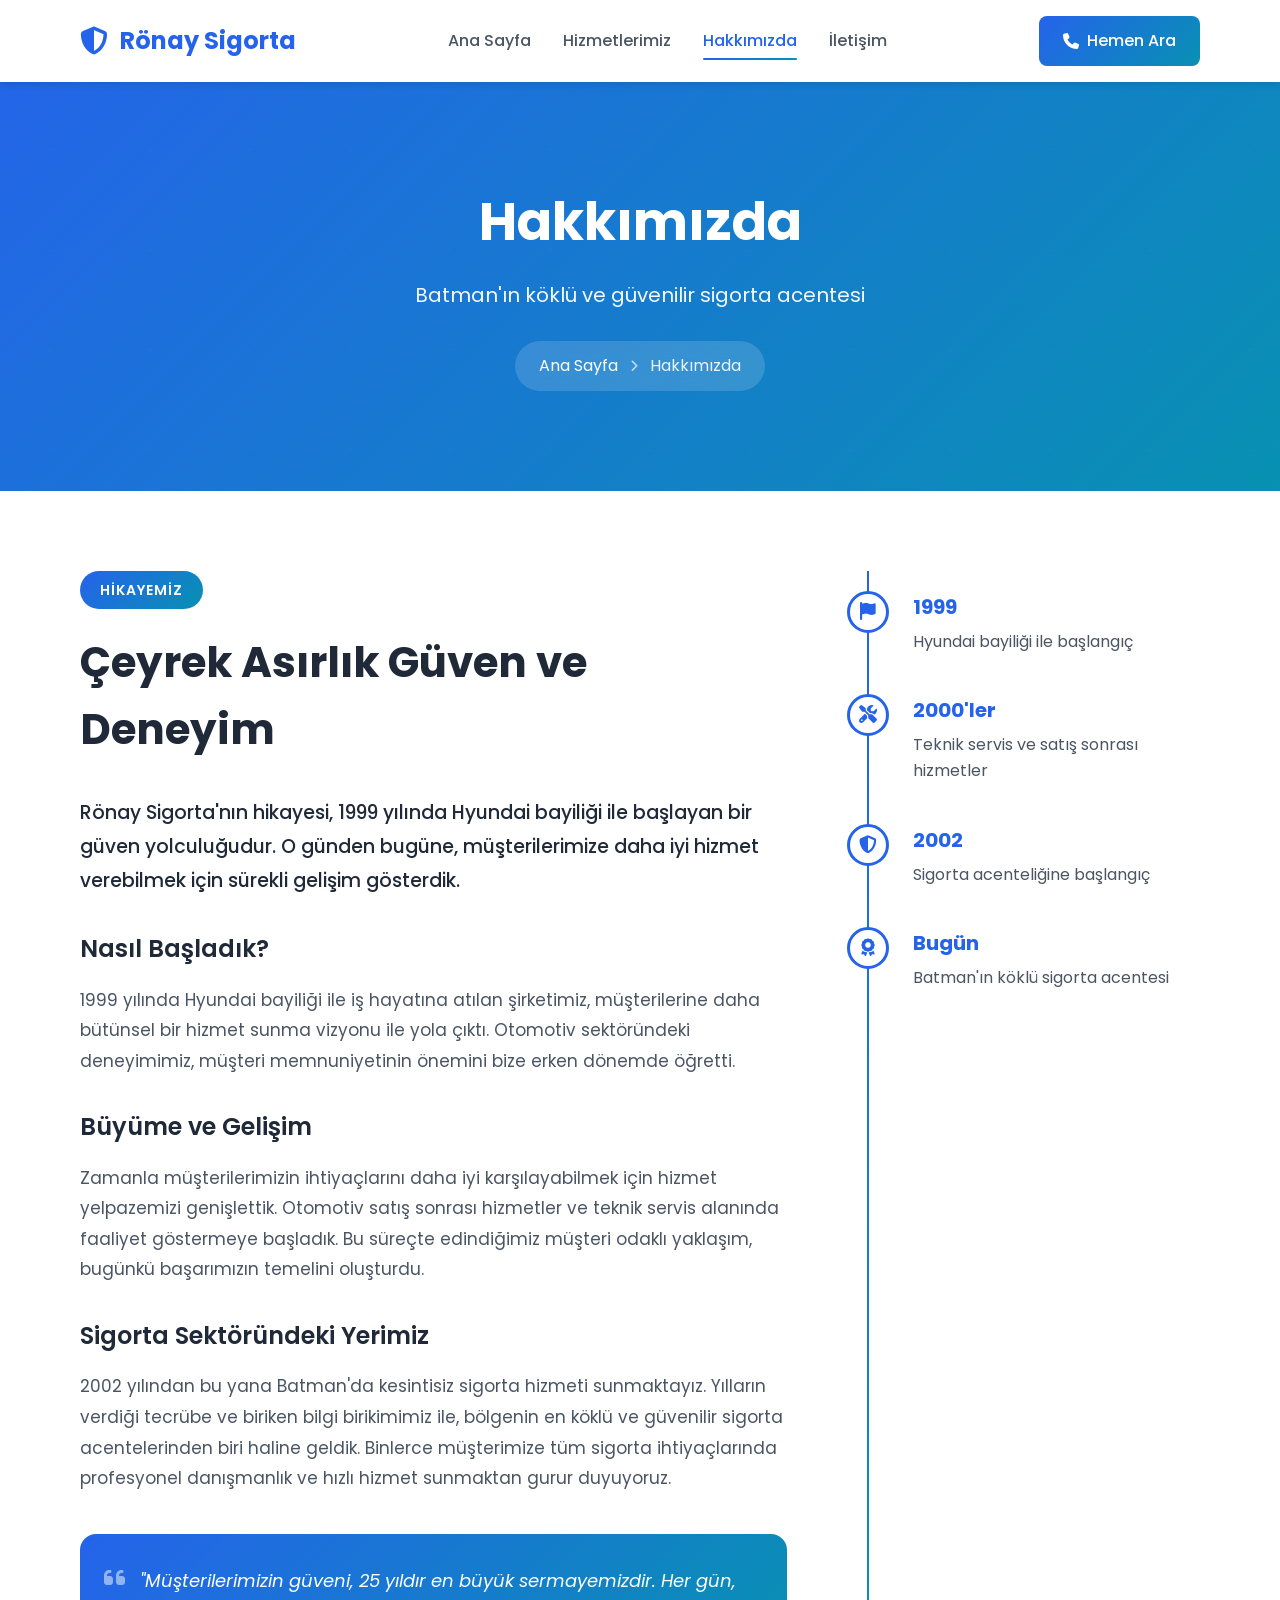
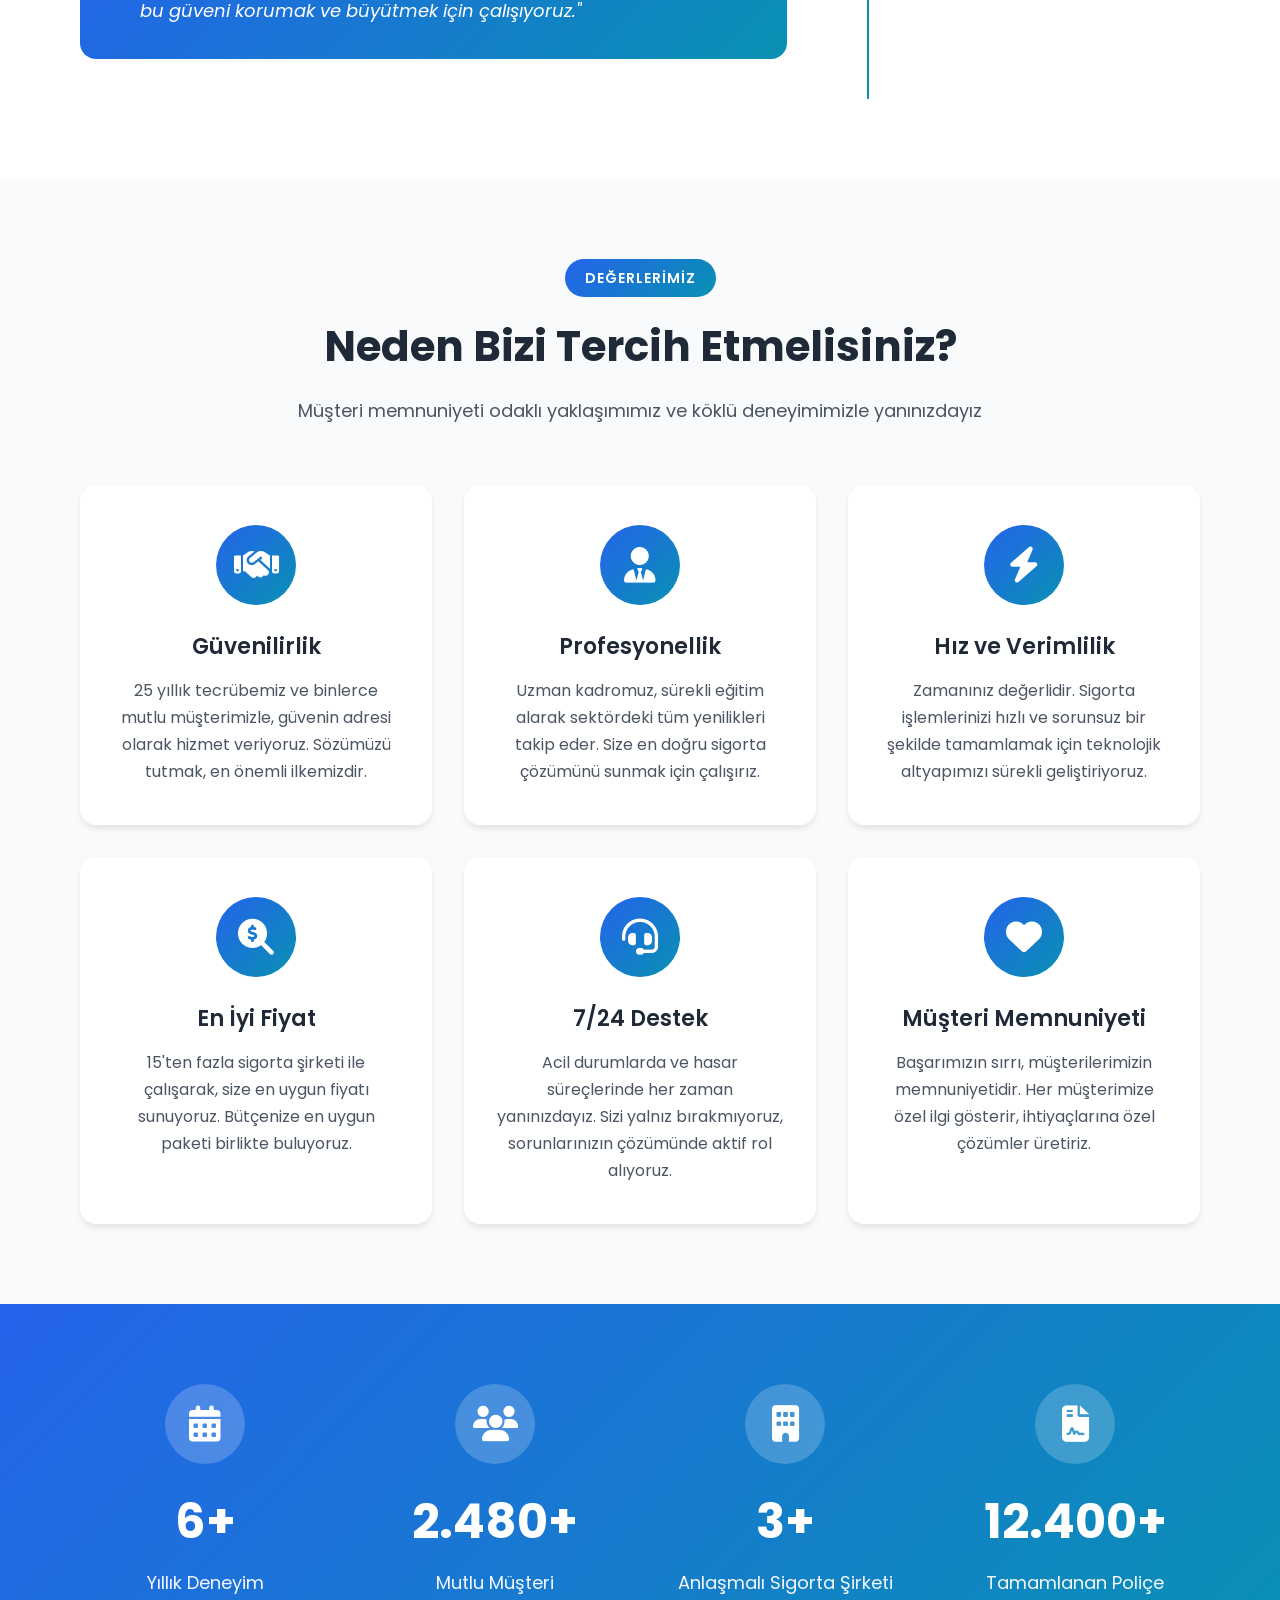
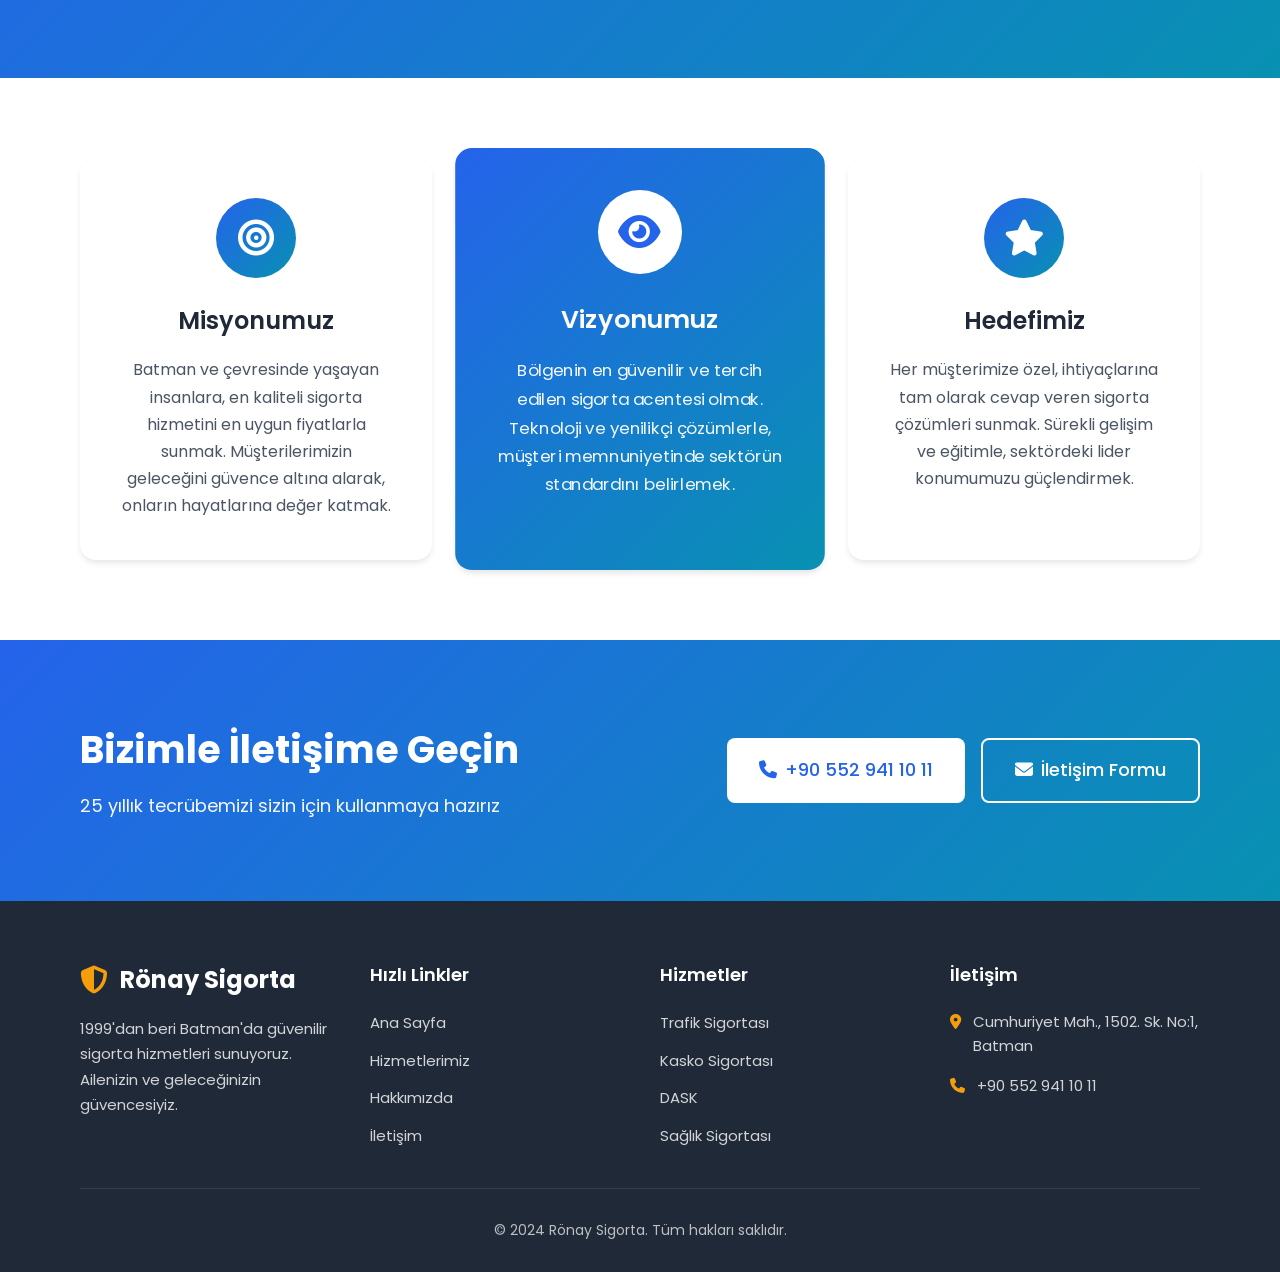
==== hakkimizda.html @ 82707930 "Rönay Sigorta modern web sitesi oluşturuldu - Modern ve responsive ana sayfa (index.html) - Detaylı " ====
<!DOCTYPE html>
<html lang="tr">
<head>
    <meta charset="UTF-8">
    <meta name="viewport" content="width=device-width, initial-scale=1.0">
    <meta name="description" content="Rönay Sigorta hakkında: 1999'dan beri Batman'da güvenilir sigorta hizmetleri. Tarihçemiz, değerlerimiz ve vizyonumuz.">
    <title>Hakkımızda - Rönay Sigorta</title>

    <!-- Fonts -->
    <link rel="preconnect" href="https://fonts.googleapis.com">
    <link rel="preconnect" href="https://fonts.gstatic.com" crossorigin>
    <link href="https://fonts.googleapis.com/css2?family=Poppins:wght@300;400;500;600;700&display=swap" rel="stylesheet">

    <!-- Font Awesome Icons -->
    <link rel="stylesheet" href="https://cdnjs.cloudflare.com/ajax/libs/font-awesome/6.4.0/css/all.min.css">

    <!-- CSS -->
    <link rel="stylesheet" href="css/style.css">
    <link rel="stylesheet" href="css/pages.css">
</head>
<body>

    <!-- Navigation -->
    <nav class="navbar" id="navbar">
        <div class="container">
            <div class="nav-wrapper">
                <a href="index.html" class="logo">
                    <i class="fas fa-shield-alt"></i>
                    <span>Rönay Sigorta</span>
                </a>

                <ul class="nav-menu" id="navMenu">
                    <li><a href="index.html" class="nav-link">Ana Sayfa</a></li>
                    <li><a href="hizmetler.html" class="nav-link">Hizmetlerimiz</a></li>
                    <li><a href="hakkimizda.html" class="nav-link active">Hakkımızda</a></li>
                    <li><a href="iletisim.html" class="nav-link">İletişim</a></li>
                </ul>

                <div class="nav-actions">
                    <a href="tel:+905529411011" class="btn btn-primary">
                        <i class="fas fa-phone"></i> Hemen Ara
                    </a>
                    <button class="mobile-menu-toggle" id="mobileMenuToggle">
                        <span></span>
                        <span></span>
                        <span></span>
                    </button>
                </div>
            </div>
        </div>
    </nav>

    <!-- Page Header -->
    <section class="page-header">
        <div class="page-header-bg"></div>
        <div class="container">
            <div class="page-header-content">
                <h1 class="page-title">Hakkımızda</h1>
                <p class="page-subtitle">Batman'ın köklü ve güvenilir sigorta acentesi</p>
                <div class="breadcrumb">
                    <a href="index.html">Ana Sayfa</a>
                    <i class="fas fa-chevron-right"></i>
                    <span>Hakkımızda</span>
                </div>
            </div>
        </div>
    </section>

    <!-- Story Section -->
    <section class="story-section">
        <div class="container">
            <div class="story-wrapper">
                <div class="story-content">
                    <span class="section-tag">Hikayemiz</span>
                    <h2 class="section-title">Çeyrek Asırlık Güven ve Deneyim</h2>

                    <div class="story-text">
                        <p class="lead-text">
                            Rönay Sigorta'nın hikayesi, 1999 yılında Hyundai bayiliği ile başlayan bir güven yolculuğudur. O günden bugüne, müşterilerimize daha iyi hizmet verebilmek için sürekli gelişim gösterdik.
                        </p>

                        <h3>Nasıl Başladık?</h3>
                        <p>
                            1999 yılında Hyundai bayiliği ile iş hayatına atılan şirketimiz, müşterilerine daha bütünsel bir hizmet sunma vizyonu ile yola çıktı. Otomotiv sektöründeki deneyimimiz, müşteri memnuniyetinin önemini bize erken dönemde öğretti.
                        </p>

                        <h3>Büyüme ve Gelişim</h3>
                        <p>
                            Zamanla müşterilerimizin ihtiyaçlarını daha iyi karşılayabilmek için hizmet yelpazemizi genişlettik. Otomotiv satış sonrası hizmetler ve teknik servis alanında faaliyet göstermeye başladık. Bu süreçte edindiğimiz müşteri odaklı yaklaşım, bugünkü başarımızın temelini oluşturdu.
                        </p>

                        <h3>Sigorta Sektöründeki Yerimiz</h3>
                        <p>
                            2002 yılından bu yana Batman'da kesintisiz sigorta hizmeti sunmaktayız. Yılların verdiği tecrübe ve biriken bilgi birikimimiz ile, bölgenin en köklü ve güvenilir sigorta acentelerinden biri haline geldik. Binlerce müşterimize tüm sigorta ihtiyaçlarında profesyonel danışmanlık ve hızlı hizmet sunmaktan gurur duyuyoruz.
                        </p>

                        <div class="highlight-box">
                            <i class="fas fa-quote-left"></i>
                            <p>
                                "Müşterilerimizin güveni, 25 yıldır en büyük sermayemizdir. Her gün, bu güveni korumak ve büyütmek için çalışıyoruz."
                            </p>
                        </div>
                    </div>
                </div>

                <div class="story-timeline">
                    <div class="timeline-item">
                        <div class="timeline-icon">
                            <i class="fas fa-flag"></i>
                        </div>
                        <div class="timeline-content">
                            <h4>1999</h4>
                            <p>Hyundai bayiliği ile başlangıç</p>
                        </div>
                    </div>

                    <div class="timeline-item">
                        <div class="timeline-icon">
                            <i class="fas fa-tools"></i>
                        </div>
                        <div class="timeline-content">
                            <h4>2000'ler</h4>
                            <p>Teknik servis ve satış sonrası hizmetler</p>
                        </div>
                    </div>

                    <div class="timeline-item">
                        <div class="timeline-icon">
                            <i class="fas fa-shield-alt"></i>
                        </div>
                        <div class="timeline-content">
                            <h4>2002</h4>
                            <p>Sigorta acenteliğine başlangıç</p>
                        </div>
                    </div>

                    <div class="timeline-item">
                        <div class="timeline-icon">
                            <i class="fas fa-award"></i>
                        </div>
                        <div class="timeline-content">
                            <h4>Bugün</h4>
                            <p>Batman'ın köklü sigorta acentesi</p>
                        </div>
                    </div>
                </div>
            </div>
        </div>
    </section>

    <!-- Values Section -->
    <section class="values-section">
        <div class="container">
            <div class="section-header">
                <span class="section-tag">Değerlerimiz</span>
                <h2 class="section-title">Neden Bizi Tercih Etmelisiniz?</h2>
                <p class="section-description">
                    Müşteri memnuniyeti odaklı yaklaşımımız ve köklü deneyimimizle yanınızdayız
                </p>
            </div>

            <div class="values-grid">
                <div class="value-card">
                    <div class="value-icon">
                        <i class="fas fa-handshake"></i>
                    </div>
                    <h3>Güvenilirlik</h3>
                    <p>
                        25 yıllık tecrübemiz ve binlerce mutlu müşterimizle, güvenin adresi olarak hizmet veriyoruz. Sözümüzü tutmak, en önemli ilkemizdir.
                    </p>
                </div>

                <div class="value-card">
                    <div class="value-icon">
                        <i class="fas fa-user-tie"></i>
                    </div>
                    <h3>Profesyonellik</h3>
                    <p>
                        Uzman kadromuz, sürekli eğitim alarak sektördeki tüm yenilikleri takip eder. Size en doğru sigorta çözümünü sunmak için çalışırız.
                    </p>
                </div>

                <div class="value-card">
                    <div class="value-icon">
                        <i class="fas fa-bolt"></i>
                    </div>
                    <h3>Hız ve Verimlilik</h3>
                    <p>
                        Zamanınız değerlidir. Sigorta işlemlerinizi hızlı ve sorunsuz bir şekilde tamamlamak için teknolojik altyapımızı sürekli geliştiriyoruz.
                    </p>
                </div>

                <div class="value-card">
                    <div class="value-icon">
                        <i class="fas fa-search-dollar"></i>
                    </div>
                    <h3>En İyi Fiyat</h3>
                    <p>
                        15'ten fazla sigorta şirketi ile çalışarak, size en uygun fiyatı sunuyoruz. Bütçenize en uygun paketi birlikte buluyoruz.
                    </p>
                </div>

                <div class="value-card">
                    <div class="value-icon">
                        <i class="fas fa-headset"></i>
                    </div>
                    <h3>7/24 Destek</h3>
                    <p>
                        Acil durumlarda ve hasar süreçlerinde her zaman yanınızdayız. Sizi yalnız bırakmıyoruz, sorunlarınızın çözümünde aktif rol alıyoruz.
                    </p>
                </div>

                <div class="value-card">
                    <div class="value-icon">
                        <i class="fas fa-heart"></i>
                    </div>
                    <h3>Müşteri Memnuniyeti</h3>
                    <p>
                        Başarımızın sırrı, müşterilerimizin memnuniyetidir. Her müşterimize özel ilgi gösterir, ihtiyaçlarına özel çözümler üretiriz.
                    </p>
                </div>
            </div>
        </div>
    </section>

    <!-- Stats Section -->
    <section class="stats-section">
        <div class="container">
            <div class="stats-grid">
                <div class="stat-card">
                    <div class="stat-icon">
                        <i class="fas fa-calendar-alt"></i>
                    </div>
                    <div class="stat-number" data-target="25">0</div>
                    <div class="stat-label">Yıllık Deneyim</div>
                </div>

                <div class="stat-card">
                    <div class="stat-icon">
                        <i class="fas fa-users"></i>
                    </div>
                    <div class="stat-number" data-target="10000">0</div>
                    <div class="stat-label">Mutlu Müşteri</div>
                </div>

                <div class="stat-card">
                    <div class="stat-icon">
                        <i class="fas fa-building"></i>
                    </div>
                    <div class="stat-number" data-target="15">0</div>
                    <div class="stat-label">Anlaşmalı Sigorta Şirketi</div>
                </div>

                <div class="stat-card">
                    <div class="stat-icon">
                        <i class="fas fa-file-contract"></i>
                    </div>
                    <div class="stat-number" data-target="50000">0</div>
                    <div class="stat-label">Tamamlanan Poliçe</div>
                </div>
            </div>
        </div>
    </section>

    <!-- Mission Section -->
    <section class="mission-section">
        <div class="container">
            <div class="mission-grid">
                <div class="mission-card">
                    <div class="mission-icon">
                        <i class="fas fa-bullseye"></i>
                    </div>
                    <h3>Misyonumuz</h3>
                    <p>
                        Batman ve çevresinde yaşayan insanlara, en kaliteli sigorta hizmetini en uygun fiyatlarla sunmak. Müşterilerimizin geleceğini güvence altına alarak, onların hayatlarına değer katmak.
                    </p>
                </div>

                <div class="mission-card featured">
                    <div class="mission-icon">
                        <i class="fas fa-eye"></i>
                    </div>
                    <h3>Vizyonumuz</h3>
                    <p>
                        Bölgenin en güvenilir ve tercih edilen sigorta acentesi olmak. Teknoloji ve yenilikçi çözümlerle, müşteri memnuniyetinde sektörün standardını belirlemek.
                    </p>
                </div>

                <div class="mission-card">
                    <div class="mission-icon">
                        <i class="fas fa-star"></i>
                    </div>
                    <h3>Hedefimiz</h3>
                    <p>
                        Her müşterimize özel, ihtiyaçlarına tam olarak cevap veren sigorta çözümleri sunmak. Sürekli gelişim ve eğitimle, sektördeki lider konumumuzu güçlendirmek.
                    </p>
                </div>
            </div>
        </div>
    </section>

    <!-- CTA Section -->
    <section class="cta">
        <div class="container">
            <div class="cta-content">
                <div class="cta-text">
                    <h2 class="cta-title">Bizimle İletişime Geçin</h2>
                    <p class="cta-description">
                        25 yıllık tecrübemizi sizin için kullanmaya hazırız
                    </p>
                </div>
                <div class="cta-actions">
                    <a href="tel:+905529411011" class="btn btn-white btn-lg">
                        <i class="fas fa-phone"></i> +90 552 941 10 11
                    </a>
                    <a href="iletisim.html" class="btn btn-outline-white btn-lg">
                        <i class="fas fa-envelope"></i> İletişim Formu
                    </a>
                </div>
            </div>
        </div>
    </section>

    <!-- Footer -->
    <footer class="footer">
        <div class="container">
            <div class="footer-content">
                <div class="footer-column">
                    <div class="footer-logo">
                        <i class="fas fa-shield-alt"></i>
                        <span>Rönay Sigorta</span>
                    </div>
                    <p class="footer-description">
                        1999'dan beri Batman'da güvenilir sigorta hizmetleri sunuyoruz.
                        Ailenizin ve geleceğinizin güvencesiyiz.
                    </p>
                </div>

                <div class="footer-column">
                    <h4 class="footer-title">Hızlı Linkler</h4>
                    <ul class="footer-links">
                        <li><a href="index.html">Ana Sayfa</a></li>
                        <li><a href="hizmetler.html">Hizmetlerimiz</a></li>
                        <li><a href="hakkimizda.html">Hakkımızda</a></li>
                        <li><a href="iletisim.html">İletişim</a></li>
                    </ul>
                </div>

                <div class="footer-column">
                    <h4 class="footer-title">Hizmetler</h4>
                    <ul class="footer-links">
                        <li><a href="hizmetler.html#trafik">Trafik Sigortası</a></li>
                        <li><a href="hizmetler.html#kasko">Kasko Sigortası</a></li>
                        <li><a href="hizmetler.html#dask">DASK</a></li>
                        <li><a href="hizmetler.html#saglik">Sağlık Sigortası</a></li>
                    </ul>
                </div>

                <div class="footer-column">
                    <h4 class="footer-title">İletişim</h4>
                    <ul class="footer-contact">
                        <li>
                            <i class="fas fa-map-marker-alt"></i>
                            <span>Cumhuriyet Mah., 1502. Sk. No:1, Batman</span>
                        </li>
                        <li>
                            <i class="fas fa-phone"></i>
                            <a href="tel:+905529411011">+90 552 941 10 11</a>
                        </li>
                    </ul>
                </div>
            </div>

            <div class="footer-bottom">
                <p>&copy; 2024 Rönay Sigorta. Tüm hakları saklıdır.</p>
            </div>
        </div>
    </footer>

    <!-- JavaScript -->
    <script src="js/main.js"></script>
    <script src="js/stats-counter.js"></script>
</body>
</html>
---- css/style.css ----
/* ===================================
   RESET & BASE STYLES
   =================================== */

* {
    margin: 0;
    padding: 0;
    box-sizing: border-box;
}

:root {
    --primary-color: #2563eb;
    --primary-dark: #1e40af;
    --primary-light: #3b82f6;
    --secondary-color: #0891b2;
    --accent-color: #f59e0b;
    --text-dark: #1f2937;
    --text-medium: #4b5563;
    --text-light: #6b7280;
    --bg-light: #f9fafb;
    --bg-white: #ffffff;
    --border-color: #e5e7eb;
    --shadow-sm: 0 1px 2px 0 rgba(0, 0, 0, 0.05);
    --shadow-md: 0 4px 6px -1px rgba(0, 0, 0, 0.1);
    --shadow-lg: 0 10px 15px -3px rgba(0, 0, 0, 0.1);
    --shadow-xl: 0 20px 25px -5px rgba(0, 0, 0, 0.1);
    --gradient-primary: linear-gradient(135deg, #2563eb 0%, #0891b2 100%);
    --gradient-accent: linear-gradient(135deg, #f59e0b 0%, #ef4444 100%);
}

html {
    scroll-behavior: smooth;
    font-size: 16px;
}

body {
    font-family: 'Poppins', -apple-system, BlinkMacSystemFont, 'Segoe UI', Roboto, sans-serif;
    line-height: 1.6;
    color: var(--text-dark);
    background-color: var(--bg-white);
    overflow-x: hidden;
}

img {
    max-width: 100%;
    height: auto;
    display: block;
}

a {
    text-decoration: none;
    color: inherit;
    transition: all 0.3s ease;
}

ul {
    list-style: none;
}

/* ===================================
   CONTAINER & UTILITIES
   =================================== */

.container {
    max-width: 1200px;
    margin: 0 auto;
    padding: 0 20px;
}

@media (min-width: 768px) {
    .container {
        padding: 0 40px;
    }
}

/* ===================================
   BUTTONS
   =================================== */

.btn {
    display: inline-flex;
    align-items: center;
    gap: 8px;
    padding: 12px 24px;
    font-size: 16px;
    font-weight: 500;
    border: none;
    border-radius: 8px;
    cursor: pointer;
    transition: all 0.3s ease;
    text-align: center;
}

.btn-primary {
    background: var(--gradient-primary);
    color: white;
}

.btn-primary:hover {
    transform: translateY(-2px);
    box-shadow: var(--shadow-lg);
}

.btn-outline {
    background: transparent;
    color: var(--primary-color);
    border: 2px solid var(--primary-color);
}

.btn-outline:hover {
    background: var(--primary-color);
    color: white;
}

.btn-white {
    background: white;
    color: var(--primary-color);
}

.btn-white:hover {
    transform: translateY(-2px);
    box-shadow: var(--shadow-lg);
}

.btn-outline-white {
    background: transparent;
    color: white;
    border: 2px solid white;
}

.btn-outline-white:hover {
    background: white;
    color: var(--primary-color);
}

.btn-lg {
    padding: 16px 32px;
    font-size: 18px;
}

/* ===================================
   NAVIGATION
   =================================== */

.navbar {
    position: fixed;
    top: 0;
    left: 0;
    right: 0;
    background: white;
    box-shadow: var(--shadow-md);
    z-index: 1000;
    transition: all 0.3s ease;
}

.navbar.scrolled {
    box-shadow: var(--shadow-lg);
}

.nav-wrapper {
    display: flex;
    align-items: center;
    justify-content: space-between;
    padding: 16px 0;
}

.logo {
    display: flex;
    align-items: center;
    gap: 12px;
    font-size: 24px;
    font-weight: 700;
    color: var(--primary-color);
}

.logo i {
    font-size: 28px;
}

.nav-menu {
    display: flex;
    align-items: center;
    gap: 32px;
}

.nav-link {
    font-weight: 500;
    color: var(--text-medium);
    position: relative;
    transition: color 0.3s ease;
}

.nav-link:hover,
.nav-link.active {
    color: var(--primary-color);
}

.nav-link.active::after {
    content: '';
    position: absolute;
    bottom: -8px;
    left: 0;
    right: 0;
    height: 2px;
    background: var(--gradient-primary);
    border-radius: 2px;
}

.nav-actions {
    display: flex;
    align-items: center;
    gap: 16px;
}

.mobile-menu-toggle {
    display: none;
    flex-direction: column;
    gap: 5px;
    background: none;
    border: none;
    cursor: pointer;
    padding: 8px;
}

.mobile-menu-toggle span {
    display: block;
    width: 25px;
    height: 3px;
    background: var(--primary-color);
    border-radius: 3px;
    transition: all 0.3s ease;
}

@media (max-width: 768px) {
    .nav-menu {
        position: fixed;
        top: 70px;
        left: 0;
        right: 0;
        background: white;
        flex-direction: column;
        padding: 20px;
        box-shadow: var(--shadow-lg);
        transform: translateY(-100%);
        opacity: 0;
        visibility: hidden;
        transition: all 0.3s ease;
    }

    .nav-menu.active {
        transform: translateY(0);
        opacity: 1;
        visibility: visible;
    }

    .mobile-menu-toggle {
        display: flex;
    }

    .mobile-menu-toggle.active span:nth-child(1) {
        transform: rotate(45deg) translate(8px, 8px);
    }

    .mobile-menu-toggle.active span:nth-child(2) {
        opacity: 0;
    }

    .mobile-menu-toggle.active span:nth-child(3) {
        transform: rotate(-45deg) translate(7px, -7px);
    }

    .nav-actions .btn {
        padding: 10px 16px;
        font-size: 14px;
    }
}

/* ===================================
   HERO SECTION
   =================================== */

.hero {
    position: relative;
    min-height: 100vh;
    padding-top: 120px;
    padding-bottom: 80px;
    display: flex;
    align-items: center;
    overflow: hidden;
}

.hero-background {
    position: absolute;
    top: 0;
    left: 0;
    right: 0;
    bottom: 0;
    background: var(--gradient-primary);
    z-index: -1;
}

.hero-overlay {
    position: absolute;
    top: 0;
    left: 0;
    right: 0;
    bottom: 0;
    background: url('data:image/svg+xml,<svg width="100" height="100" xmlns="http://www.w3.org/2000/svg"><circle cx="50" cy="50" r="1" fill="white" opacity="0.1"/></svg>');
    opacity: 0.3;
}

.hero-content {
    display: grid;
    grid-template-columns: 1fr 1fr;
    gap: 60px;
    align-items: center;
}

.hero-text {
    color: white;
}

.hero-title {
    font-size: 56px;
    font-weight: 700;
    line-height: 1.2;
    margin-bottom: 24px;
}

.hero-title .highlight {
    background: linear-gradient(90deg, #fbbf24, #f59e0b);
    -webkit-background-clip: text;
    -webkit-text-fill-color: transparent;
    background-clip: text;
}

.hero-subtitle {
    font-size: 20px;
    line-height: 1.6;
    opacity: 0.95;
    margin-bottom: 32px;
}

.hero-buttons {
    display: flex;
    gap: 16px;
    flex-wrap: wrap;
    margin-bottom: 48px;
}

.hero-stats {
    display: grid;
    grid-template-columns: repeat(3, 1fr);
    gap: 32px;
}

.stat-item {
    display: flex;
    align-items: center;
    gap: 16px;
}

.stat-item i {
    font-size: 40px;
    color: var(--accent-color);
}

.stat-content h3 {
    font-size: 32px;
    font-weight: 700;
    margin-bottom: 4px;
}

.stat-content p {
    font-size: 14px;
    opacity: 0.9;
}

.hero-image {
    display: flex;
    justify-content: center;
    align-items: center;
}

.hero-card {
    width: 400px;
    height: 400px;
    background: rgba(255, 255, 255, 0.1);
    backdrop-filter: blur(10px);
    border-radius: 24px;
    display: flex;
    align-items: center;
    justify-content: center;
    box-shadow: var(--shadow-xl);
    border: 1px solid rgba(255, 255, 255, 0.2);
}

.hero-card i {
    font-size: 180px;
    color: white;
    opacity: 0.9;
}

.hero-scroll {
    position: absolute;
    bottom: 40px;
    left: 50%;
    transform: translateX(-50%);
    color: white;
    font-size: 24px;
    animation: bounce 2s infinite;
}

/* ===================================
   ANIMATIONS
   =================================== */

@keyframes fadeIn {
    from {
        opacity: 0;
        transform: translateY(30px);
    }
    to {
        opacity: 1;
        transform: translateY(0);
    }
}

@keyframes bounce {
    0%, 20%, 50%, 80%, 100% {
        transform: translateX(-50%) translateY(0);
    }
    40% {
        transform: translateX(-50%) translateY(-10px);
    }
    60% {
        transform: translateX(-50%) translateY(-5px);
    }
}

@keyframes float {
    0%, 100% {
        transform: translateY(0);
    }
    50% {
        transform: translateY(-20px);
    }
}

.animate-fade-in {
    animation: fadeIn 0.8s ease-out;
}

.animate-fade-in-delay-1 {
    animation: fadeIn 0.8s ease-out 0.2s both;
}

.animate-fade-in-delay-2 {
    animation: fadeIn 0.8s ease-out 0.4s both;
}

.animate-fade-in-delay-3 {
    animation: fadeIn 0.8s ease-out 0.6s both;
}

.animate-float {
    animation: float 6s ease-in-out infinite;
}

/* ===================================
   SECTION STYLES
   =================================== */

section {
    padding: 80px 0;
}

.section-header {
    text-align: center;
    max-width: 700px;
    margin: 0 auto 60px;
}

.section-tag {
    display: inline-block;
    padding: 8px 20px;
    background: var(--gradient-primary);
    color: white;
    border-radius: 20px;
    font-size: 14px;
    font-weight: 600;
    text-transform: uppercase;
    letter-spacing: 1px;
    margin-bottom: 16px;
}

.section-title {
    font-size: 42px;
    font-weight: 700;
    color: var(--text-dark);
    margin-bottom: 16px;
}

.section-description {
    font-size: 18px;
    color: var(--text-medium);
}

/* ===================================
   SERVICES SECTION
   =================================== */

.services {
    background: var(--bg-light);
}

.services-grid {
    display: grid;
    grid-template-columns: repeat(auto-fit, minmax(300px, 1fr));
    gap: 30px;
}

.service-card {
    background: white;
    padding: 40px 30px;
    border-radius: 16px;
    box-shadow: var(--shadow-md);
    transition: all 0.3s ease;
    position: relative;
    overflow: hidden;
}

.service-card::before {
    content: '';
    position: absolute;
    top: 0;
    left: 0;
    right: 0;
    height: 4px;
    background: var(--gradient-primary);
    transform: scaleX(0);
    transition: transform 0.3s ease;
}

.service-card:hover {
    transform: translateY(-10px);
    box-shadow: var(--shadow-xl);
}

.service-card:hover::before {
    transform: scaleX(1);
}

.service-card.featured {
    background: var(--gradient-primary);
    color: white;
}

.featured-badge {
    position: absolute;
    top: 20px;
    right: 20px;
    background: var(--accent-color);
    color: white;
    padding: 6px 12px;
    border-radius: 20px;
    font-size: 12px;
    font-weight: 600;
}

.service-icon {
    width: 80px;
    height: 80px;
    border-radius: 16px;
    background: var(--gradient-primary);
    display: flex;
    align-items: center;
    justify-content: center;
    margin-bottom: 24px;
}

.service-card.featured .service-icon {
    background: white;
}

.service-icon i {
    font-size: 36px;
    color: white;
}

.service-card.featured .service-icon i {
    color: var(--primary-color);
}

.service-title {
    font-size: 24px;
    font-weight: 600;
    margin-bottom: 12px;
}

.service-description {
    font-size: 16px;
    color: var(--text-medium);
    margin-bottom: 20px;
    line-height: 1.7;
}

.service-card.featured .service-description {
    color: rgba(255, 255, 255, 0.9);
}

.service-link {
    display: inline-flex;
    align-items: center;
    gap: 8px;
    color: var(--primary-color);
    font-weight: 600;
    transition: gap 0.3s ease;
}

.service-card.featured .service-link {
    color: white;
}

.service-link:hover {
    gap: 12px;
}

/* ===================================
   ABOUT SECTION
   =================================== */

.about-wrapper {
    display: grid;
    grid-template-columns: 1fr 1fr;
    gap: 60px;
    align-items: center;
}

.about-image {
    position: relative;
}

.about-image-card {
    width: 100%;
    aspect-ratio: 1;
    background: var(--gradient-primary);
    border-radius: 24px;
    display: flex;
    align-items: center;
    justify-content: center;
    box-shadow: var(--shadow-xl);
}

.about-image-card i {
    font-size: 200px;
    color: white;
    opacity: 0.9;
}

.about-badge {
    position: absolute;
    bottom: 30px;
    right: 30px;
    background: white;
    padding: 20px 30px;
    border-radius: 16px;
    box-shadow: var(--shadow-lg);
    text-align: center;
}

.badge-year {
    display: block;
    font-size: 36px;
    font-weight: 700;
    color: var(--primary-color);
    line-height: 1;
}

.badge-text {
    display: block;
    font-size: 14px;
    color: var(--text-medium);
    margin-top: 4px;
}

.about-content {
    text-align: left;
}

.about-content .section-tag {
    margin-bottom: 20px;
}

.about-content .section-title {
    text-align: left;
    margin-bottom: 24px;
}

.about-text {
    font-size: 17px;
    color: var(--text-medium);
    line-height: 1.8;
    margin-bottom: 20px;
}

.about-features {
    display: grid;
    grid-template-columns: repeat(2, 1fr);
    gap: 16px;
    margin: 32px 0;
}

.feature-item {
    display: flex;
    align-items: center;
    gap: 12px;
    font-weight: 500;
}

.feature-item i {
    color: var(--accent-color);
    font-size: 20px;
}

/* ===================================
   CTA SECTION
   =================================== */

.cta {
    background: var(--gradient-primary);
    color: white;
}

.cta-content {
    display: flex;
    justify-content: space-between;
    align-items: center;
    gap: 40px;
}

.cta-title {
    font-size: 38px;
    font-weight: 700;
    margin-bottom: 12px;
}

.cta-description {
    font-size: 18px;
    opacity: 0.95;
}

.cta-actions {
    display: flex;
    gap: 16px;
    flex-wrap: wrap;
}

/* ===================================
   CONTACT INFO SECTION
   =================================== */

.contact-info {
    background: var(--bg-light);
}

.contact-grid {
    display: grid;
    grid-template-columns: repeat(auto-fit, minmax(280px, 1fr));
    gap: 30px;
}

.contact-card {
    background: white;
    padding: 40px;
    border-radius: 16px;
    text-align: center;
    box-shadow: var(--shadow-md);
    transition: all 0.3s ease;
}

.contact-card:hover {
    transform: translateY(-5px);
    box-shadow: var(--shadow-lg);
}

.contact-icon {
    width: 80px;
    height: 80px;
    margin: 0 auto 24px;
    border-radius: 50%;
    background: var(--gradient-primary);
    display: flex;
    align-items: center;
    justify-content: center;
}

.contact-icon i {
    font-size: 32px;
    color: white;
}

.contact-card h3 {
    font-size: 22px;
    font-weight: 600;
    margin-bottom: 12px;
    color: var(--text-dark);
}

.contact-card p {
    font-size: 16px;
    color: var(--text-medium);
    line-height: 1.6;
}

.contact-card a {
    color: var(--primary-color);
    font-weight: 600;
}

.contact-card a:hover {
    text-decoration: underline;
}

/* ===================================
   FOOTER
   =================================== */

.footer {
    background: var(--text-dark);
    color: white;
    padding: 60px 0 30px;
}

.footer-content {
    display: grid;
    grid-template-columns: repeat(auto-fit, minmax(250px, 1fr));
    gap: 40px;
    margin-bottom: 40px;
}

.footer-logo {
    display: flex;
    align-items: center;
    gap: 12px;
    font-size: 24px;
    font-weight: 700;
    margin-bottom: 16px;
}

.footer-logo i {
    font-size: 28px;
    color: var(--accent-color);
}

.footer-description {
    font-size: 15px;
    line-height: 1.7;
    color: rgba(255, 255, 255, 0.8);
}

.footer-title {
    font-size: 18px;
    font-weight: 600;
    margin-bottom: 20px;
}

.footer-links {
    display: flex;
    flex-direction: column;
    gap: 12px;
}

.footer-links a {
    color: rgba(255, 255, 255, 0.8);
    font-size: 15px;
    transition: all 0.3s ease;
}

.footer-links a:hover {
    color: var(--accent-color);
    padding-left: 8px;
}

.footer-contact {
    display: flex;
    flex-direction: column;
    gap: 16px;
}

.footer-contact li {
    display: flex;
    gap: 12px;
    color: rgba(255, 255, 255, 0.8);
    font-size: 15px;
}

.footer-contact i {
    color: var(--accent-color);
    margin-top: 4px;
}

.footer-contact a:hover {
    color: var(--accent-color);
}

.footer-bottom {
    border-top: 1px solid rgba(255, 255, 255, 0.1);
    padding-top: 30px;
    text-align: center;
    color: rgba(255, 255, 255, 0.7);
    font-size: 14px;
}

/* ===================================
   RESPONSIVE STYLES
   =================================== */

@media (max-width: 1024px) {
    .hero-title {
        font-size: 48px;
    }

    .hero-content {
        gap: 40px;
    }

    .hero-card {
        width: 350px;
        height: 350px;
    }

    .hero-card i {
        font-size: 150px;
    }

    .section-title {
        font-size: 36px;
    }
}

@media (max-width: 768px) {
    section {
        padding: 60px 0;
    }

    .hero {
        padding-top: 100px;
        padding-bottom: 60px;
        min-height: auto;
    }

    .hero-content {
        grid-template-columns: 1fr;
        gap: 40px;
    }

    .hero-title {
        font-size: 36px;
    }

    .hero-subtitle {
        font-size: 18px;
    }

    .hero-stats {
        grid-template-columns: 1fr;
        gap: 24px;
    }

    .hero-image {
        order: -1;
    }

    .hero-card {
        width: 280px;
        height: 280px;
    }

    .hero-card i {
        font-size: 120px;
    }

    .section-title {
        font-size: 32px;
    }

    .section-description {
        font-size: 16px;
    }

    .services-grid {
        grid-template-columns: 1fr;
    }

    .about-wrapper {
        grid-template-columns: 1fr;
        gap: 40px;
    }

    .about-image-card i {
        font-size: 120px;
    }

    .about-features {
        grid-template-columns: 1fr;
    }

    .cta-content {
        flex-direction: column;
        text-align: center;
    }

    .cta-title {
        font-size: 32px;
    }

    .cta-actions {
        justify-content: center;
    }

    .footer-content {
        grid-template-columns: 1fr;
        gap: 30px;
    }
}

@media (max-width: 480px) {
    .hero-title {
        font-size: 28px;
    }

    .hero-subtitle {
        font-size: 16px;
    }

    .hero-buttons {
        flex-direction: column;
    }

    .btn-lg {
        padding: 14px 24px;
        font-size: 16px;
        width: 100%;
        justify-content: center;
    }

    .section-title {
        font-size: 28px;
    }

    .cta-title {
        font-size: 26px;
    }

    .cta-actions {
        flex-direction: column;
        width: 100%;
    }

    .contact-grid {
        grid-template-columns: 1fr;
    }
}
---- css/pages.css ----
/* ===================================
   PAGE HEADER
   =================================== */

.page-header {
    position: relative;
    padding: 180px 0 100px;
    background: var(--gradient-primary);
    overflow: hidden;
}

.page-header-bg {
    position: absolute;
    top: 0;
    left: 0;
    right: 0;
    bottom: 0;
    background: url('data:image/svg+xml,<svg width="100" height="100" xmlns="http://www.w3.org/2000/svg"><circle cx="50" cy="50" r="1" fill="white" opacity="0.1"/></svg>');
    opacity: 0.3;
}

.page-header-content {
    position: relative;
    text-align: center;
    color: white;
}

.page-title {
    font-size: 52px;
    font-weight: 700;
    margin-bottom: 16px;
}

.page-subtitle {
    font-size: 20px;
    margin-bottom: 30px;
    opacity: 0.95;
}

.breadcrumb {
    display: inline-flex;
    align-items: center;
    gap: 12px;
    font-size: 16px;
    padding: 12px 24px;
    background: rgba(255, 255, 255, 0.15);
    backdrop-filter: blur(10px);
    border-radius: 30px;
}

.breadcrumb a {
    color: white;
    transition: opacity 0.3s ease;
}

.breadcrumb a:hover {
    opacity: 0.8;
}

.breadcrumb i {
    font-size: 12px;
    opacity: 0.7;
}

.breadcrumb span {
    opacity: 0.9;
}

/* ===================================
   SERVICES DETAIL PAGE
   =================================== */

.services-detail {
    padding: 80px 0;
    background: var(--bg-light);
}

.service-detail-item {
    margin-bottom: 80px;
    scroll-margin-top: 100px;
}

.service-detail-item:last-child {
    margin-bottom: 0;
}

.service-detail-content {
    background: white;
    border-radius: 20px;
    padding: 50px;
    box-shadow: var(--shadow-lg);
}

.service-detail-header {
    display: flex;
    align-items: flex-start;
    gap: 24px;
    margin-bottom: 32px;
    padding-bottom: 24px;
    border-bottom: 2px solid var(--border-color);
}

.service-detail-icon {
    width: 90px;
    height: 90px;
    border-radius: 18px;
    background: var(--gradient-primary);
    display: flex;
    align-items: center;
    justify-content: center;
    flex-shrink: 0;
}

.service-detail-icon.featured {
    background: var(--gradient-accent);
}

.service-detail-icon i {
    font-size: 42px;
    color: white;
}

.service-detail-title {
    font-size: 36px;
    font-weight: 700;
    color: var(--text-dark);
    margin-bottom: 8px;
}

.service-detail-tag {
    display: inline-block;
    padding: 6px 16px;
    background: var(--bg-light);
    color: var(--primary-color);
    border-radius: 16px;
    font-size: 14px;
    font-weight: 600;
}

.service-detail-text p {
    font-size: 17px;
    color: var(--text-medium);
    line-height: 1.8;
    margin-bottom: 24px;
}

.service-detail-text .lead-text {
    font-size: 19px;
    font-weight: 500;
    color: var(--text-dark);
}

.service-detail-text h3 {
    font-size: 24px;
    font-weight: 600;
    color: var(--text-dark);
    margin: 32px 0 20px;
}

.feature-list {
    list-style: none;
    margin: 24px 0;
}

.feature-list li {
    display: flex;
    align-items: flex-start;
    gap: 12px;
    padding: 12px 0;
    font-size: 16px;
    color: var(--text-medium);
    line-height: 1.6;
}

.feature-list i {
    color: var(--accent-color);
    margin-top: 4px;
    flex-shrink: 0;
}

.benefits-grid {
    display: grid;
    grid-template-columns: repeat(auto-fit, minmax(200px, 1fr));
    gap: 24px;
    margin: 32px 0;
}

.benefit-item {
    text-align: center;
    padding: 24px;
    background: var(--bg-light);
    border-radius: 12px;
    transition: all 0.3s ease;
}

.benefit-item:hover {
    transform: translateY(-5px);
    box-shadow: var(--shadow-md);
}

.benefit-item i {
    font-size: 36px;
    color: var(--primary-color);
    margin-bottom: 12px;
}

.benefit-item h4 {
    font-size: 18px;
    font-weight: 600;
    color: var(--text-dark);
    margin-bottom: 8px;
}

.benefit-item p {
    font-size: 14px;
    color: var(--text-medium);
    margin: 0;
}

.info-box {
    display: flex;
    gap: 16px;
    padding: 24px;
    background: linear-gradient(135deg, #eff6ff 0%, #dbeafe 100%);
    border-left: 4px solid var(--primary-color);
    border-radius: 12px;
    margin: 24px 0;
}

.info-box i {
    font-size: 28px;
    color: var(--primary-color);
    flex-shrink: 0;
}

.info-box h4 {
    font-size: 18px;
    font-weight: 600;
    color: var(--text-dark);
    margin-bottom: 8px;
}

.info-box p {
    font-size: 15px;
    color: var(--text-medium);
    margin: 0;
}

/* ===================================
   ABOUT PAGE
   =================================== */

.story-section {
    padding: 80px 0;
}

.story-wrapper {
    display: grid;
    grid-template-columns: 2fr 1fr;
    gap: 60px;
}

.story-content .section-tag {
    margin-bottom: 20px;
}

.story-content .section-title {
    text-align: left;
    margin-bottom: 32px;
}

.story-text p {
    font-size: 17px;
    color: var(--text-medium);
    line-height: 1.8;
    margin-bottom: 24px;
}

.story-text .lead-text {
    font-size: 19px;
    font-weight: 500;
    color: var(--text-dark);
}

.story-text h3 {
    font-size: 24px;
    font-weight: 600;
    color: var(--text-dark);
    margin: 32px 0 16px;
}

.highlight-box {
    position: relative;
    padding: 32px 32px 32px 60px;
    background: var(--gradient-primary);
    border-radius: 16px;
    margin: 40px 0;
    color: white;
}

.highlight-box i {
    position: absolute;
    top: 32px;
    left: 24px;
    font-size: 24px;
    opacity: 0.5;
}

.highlight-box p {
    font-size: 18px;
    font-style: italic;
    line-height: 1.7;
    margin: 0;
    color: white;
}

.story-timeline {
    position: relative;
    padding: 20px 0;
}

.story-timeline::before {
    content: '';
    position: absolute;
    left: 20px;
    top: 0;
    bottom: 0;
    width: 2px;
    background: linear-gradient(180deg, var(--primary-color), var(--secondary-color));
}

.timeline-item {
    display: flex;
    gap: 24px;
    margin-bottom: 40px;
    position: relative;
}

.timeline-item:last-child {
    margin-bottom: 0;
}

.timeline-icon {
    width: 42px;
    height: 42px;
    border-radius: 50%;
    background: white;
    border: 3px solid var(--primary-color);
    display: flex;
    align-items: center;
    justify-content: center;
    flex-shrink: 0;
    position: relative;
    z-index: 1;
}

.timeline-icon i {
    font-size: 18px;
    color: var(--primary-color);
}

.timeline-content h4 {
    font-size: 20px;
    font-weight: 700;
    color: var(--primary-color);
    margin-bottom: 6px;
}

.timeline-content p {
    font-size: 16px;
    color: var(--text-medium);
    line-height: 1.6;
}

.values-section {
    background: var(--bg-light);
    padding: 80px 0;
}

.values-grid {
    display: grid;
    grid-template-columns: repeat(auto-fit, minmax(320px, 1fr));
    gap: 32px;
}

.value-card {
    background: white;
    padding: 40px 32px;
    border-radius: 16px;
    box-shadow: var(--shadow-md);
    text-align: center;
    transition: all 0.3s ease;
}

.value-card:hover {
    transform: translateY(-8px);
    box-shadow: var(--shadow-xl);
}

.value-icon {
    width: 80px;
    height: 80px;
    margin: 0 auto 24px;
    border-radius: 50%;
    background: var(--gradient-primary);
    display: flex;
    align-items: center;
    justify-content: center;
}

.value-icon i {
    font-size: 36px;
    color: white;
}

.value-card h3 {
    font-size: 22px;
    font-weight: 600;
    color: var(--text-dark);
    margin-bottom: 12px;
}

.value-card p {
    font-size: 16px;
    color: var(--text-medium);
    line-height: 1.7;
}

.stats-section {
    padding: 80px 0;
    background: var(--gradient-primary);
}

.stats-grid {
    display: grid;
    grid-template-columns: repeat(auto-fit, minmax(220px, 1fr));
    gap: 40px;
}

.stat-card {
    text-align: center;
    color: white;
}

.stat-icon {
    width: 80px;
    height: 80px;
    margin: 0 auto 20px;
    border-radius: 50%;
    background: rgba(255, 255, 255, 0.2);
    backdrop-filter: blur(10px);
    display: flex;
    align-items: center;
    justify-content: center;
}

.stat-icon i {
    font-size: 36px;
}

.stat-number {
    font-size: 48px;
    font-weight: 700;
    margin-bottom: 8px;
}

.stat-number::after {
    content: '+';
}

.stat-label {
    font-size: 18px;
    opacity: 0.95;
}

.mission-section {
    padding: 80px 0;
}

.mission-grid {
    display: grid;
    grid-template-columns: repeat(auto-fit, minmax(320px, 1fr));
    gap: 32px;
}

.mission-card {
    background: white;
    padding: 40px;
    border-radius: 16px;
    box-shadow: var(--shadow-md);
    transition: all 0.3s ease;
    text-align: center;
}

.mission-card.featured {
    background: var(--gradient-primary);
    color: white;
    transform: scale(1.05);
}

.mission-card:hover {
    transform: translateY(-5px);
    box-shadow: var(--shadow-xl);
}

.mission-card.featured:hover {
    transform: scale(1.08) translateY(-5px);
}

.mission-icon {
    width: 80px;
    height: 80px;
    margin: 0 auto 24px;
    border-radius: 50%;
    background: var(--gradient-primary);
    display: flex;
    align-items: center;
    justify-content: center;
}

.mission-card.featured .mission-icon {
    background: white;
}

.mission-icon i {
    font-size: 36px;
    color: white;
}

.mission-card.featured .mission-icon i {
    color: var(--primary-color);
}

.mission-card h3 {
    font-size: 24px;
    font-weight: 600;
    margin-bottom: 16px;
}

.mission-card p {
    font-size: 16px;
    line-height: 1.7;
    color: var(--text-medium);
}

.mission-card.featured p {
    color: rgba(255, 255, 255, 0.95);
}

/* ===================================
   CONTACT PAGE
   =================================== */

.contact-detail-section {
    padding: 80px 0;
}

.contact-detail-grid {
    display: grid;
    grid-template-columns: repeat(auto-fit, minmax(300px, 1fr));
    gap: 32px;
}

.contact-detail-card {
    background: white;
    padding: 40px;
    border-radius: 16px;
    box-shadow: var(--shadow-lg);
    text-align: center;
    transition: all 0.3s ease;
}

.contact-detail-card:hover {
    transform: translateY(-5px);
    box-shadow: var(--shadow-xl);
}

.contact-detail-icon {
    width: 90px;
    height: 90px;
    margin: 0 auto 24px;
    border-radius: 50%;
    background: var(--gradient-primary);
    display: flex;
    align-items: center;
    justify-content: center;
}

.contact-detail-icon i {
    font-size: 40px;
    color: white;
}

.contact-detail-card h3 {
    font-size: 24px;
    font-weight: 600;
    color: var(--text-dark);
    margin-bottom: 16px;
}

.contact-detail-card p {
    font-size: 16px;
    color: var(--text-medium);
    line-height: 1.6;
    margin-bottom: 8px;
}

.phone-number a {
    font-size: 22px;
    font-weight: 600;
    color: var(--primary-color);
}

.contact-note {
    font-size: 14px !important;
    color: var(--text-light) !important;
    margin-bottom: 20px !important;
}

.working-hours {
    margin: 20px 0;
}

.hours-row {
    display: flex;
    justify-content: space-between;
    padding: 12px 0;
    border-bottom: 1px solid var(--border-color);
}

.hours-row:last-child {
    border-bottom: none;
}

.contact-form-section {
    padding: 80px 0;
    background: var(--bg-light);
}

.contact-form-wrapper {
    display: grid;
    grid-template-columns: 1fr 1.2fr;
    gap: 60px;
    align-items: start;
}

.contact-form-info .section-tag {
    margin-bottom: 20px;
}

.contact-form-info .section-title {
    text-align: left;
    margin-bottom: 20px;
}

.form-description {
    font-size: 17px;
    color: var(--text-medium);
    line-height: 1.7;
    margin-bottom: 32px;
}

.contact-features {
    margin-bottom: 40px;
}

.contact-feature {
    display: flex;
    gap: 16px;
    margin-bottom: 20px;
}

.contact-feature i {
    color: var(--accent-color);
    font-size: 24px;
    flex-shrink: 0;
    margin-top: 2px;
}

.contact-feature h4 {
    font-size: 18px;
    font-weight: 600;
    color: var(--text-dark);
    margin-bottom: 4px;
}

.contact-feature p {
    font-size: 15px;
    color: var(--text-medium);
}

.direct-contact {
    padding: 32px;
    background: var(--gradient-primary);
    border-radius: 16px;
    color: white;
    text-align: center;
}

.direct-contact h4 {
    font-size: 22px;
    font-weight: 600;
    margin-bottom: 8px;
}

.direct-contact p {
    font-size: 16px;
    opacity: 0.95;
    margin-bottom: 20px;
}

.phone-link {
    display: inline-flex;
    align-items: center;
    gap: 12px;
    font-size: 24px;
    font-weight: 700;
    color: white;
    padding: 16px 32px;
    background: rgba(255, 255, 255, 0.2);
    backdrop-filter: blur(10px);
    border-radius: 12px;
    transition: all 0.3s ease;
}

.phone-link:hover {
    background: rgba(255, 255, 255, 0.3);
    transform: scale(1.05);
}

.contact-form-container {
    background: white;
    padding: 50px;
    border-radius: 20px;
    box-shadow: var(--shadow-xl);
}

.contact-form {
    display: flex;
    flex-direction: column;
    gap: 24px;
}

.form-group {
    display: flex;
    flex-direction: column;
    gap: 8px;
}

.form-group label {
    display: flex;
    align-items: center;
    gap: 8px;
    font-size: 16px;
    font-weight: 500;
    color: var(--text-dark);
}

.form-group label i {
    color: var(--primary-color);
    font-size: 14px;
}

.form-group input,
.form-group select,
.form-group textarea {
    padding: 14px 18px;
    font-size: 16px;
    font-family: 'Poppins', sans-serif;
    border: 2px solid var(--border-color);
    border-radius: 10px;
    transition: all 0.3s ease;
}

.form-group input:focus,
.form-group select:focus,
.form-group textarea:focus {
    outline: none;
    border-color: var(--primary-color);
    box-shadow: 0 0 0 4px rgba(37, 99, 235, 0.1);
}

.form-row {
    display: grid;
    grid-template-columns: 1fr 1fr;
    gap: 24px;
}

.checkbox-group {
    flex-direction: row;
    align-items: flex-start;
}

.checkbox-label {
    display: flex !important;
    align-items: flex-start;
    gap: 12px;
    cursor: pointer;
}

.checkbox-label input[type="checkbox"] {
    width: 20px;
    height: 20px;
    margin-top: 2px;
    cursor: pointer;
    flex-shrink: 0;
}

.checkbox-label span {
    font-size: 14px;
    color: var(--text-medium);
    line-height: 1.5;
}

.btn-block {
    width: 100%;
    justify-content: center;
}

.form-note {
    text-align: center;
    font-size: 14px;
    color: var(--text-light);
    margin-top: -8px;
}

.form-note i {
    margin-right: 6px;
}

.map-section {
    padding: 80px 0 0;
}

.map-container {
    margin: 60px 0;
    border-radius: 20px;
    overflow: hidden;
    box-shadow: var(--shadow-xl);
}

.map-info {
    display: grid;
    grid-template-columns: repeat(auto-fit, minmax(280px, 1fr));
    gap: 32px;
    margin-top: 40px;
}

.map-info-card {
    text-align: center;
    padding: 32px;
    background: white;
    border-radius: 16px;
    box-shadow: var(--shadow-md);
    transition: all 0.3s ease;
}

.map-info-card:hover {
    transform: translateY(-5px);
    box-shadow: var(--shadow-lg);
}

.map-info-card i {
    font-size: 40px;
    color: var(--primary-color);
    margin-bottom: 16px;
}

.map-info-card h4 {
    font-size: 20px;
    font-weight: 600;
    color: var(--text-dark);
    margin-bottom: 12px;
}

.map-info-card p {
    font-size: 15px;
    color: var(--text-medium);
    line-height: 1.6;
}

.faq-section {
    padding: 80px 0;
}

.faq-grid {
    display: grid;
    grid-template-columns: repeat(auto-fit, minmax(350px, 1fr));
    gap: 24px;
}

.faq-item {
    background: white;
    padding: 28px;
    border-radius: 12px;
    box-shadow: var(--shadow-md);
    transition: all 0.3s ease;
}

.faq-item:hover {
    box-shadow: var(--shadow-lg);
}

.faq-question {
    display: flex;
    gap: 16px;
    margin-bottom: 12px;
}

.faq-question i {
    color: var(--primary-color);
    font-size: 24px;
    flex-shrink: 0;
}

.faq-question h4 {
    font-size: 18px;
    font-weight: 600;
    color: var(--text-dark);
}

.faq-answer p {
    font-size: 15px;
    color: var(--text-medium);
    line-height: 1.7;
    margin-left: 40px;
}

/* ===================================
   RESPONSIVE
   =================================== */

@media (max-width: 1024px) {
    .story-wrapper {
        grid-template-columns: 1fr;
    }

    .story-timeline {
        max-width: 600px;
        margin: 40px auto 0;
    }
}

@media (max-width: 768px) {
    .page-header {
        padding: 140px 0 60px;
    }

    .page-title {
        font-size: 36px;
    }

    .page-subtitle {
        font-size: 18px;
    }

    .service-detail-content {
        padding: 32px 24px;
    }

    .service-detail-header {
        flex-direction: column;
        align-items: center;
        text-align: center;
    }

    .service-detail-title {
        font-size: 28px;
    }

    .benefits-grid {
        grid-template-columns: 1fr;
    }

    .values-grid {
        grid-template-columns: 1fr;
    }

    .mission-grid {
        grid-template-columns: 1fr;
    }

    .mission-card.featured {
        transform: scale(1);
    }

    .mission-card.featured:hover {
        transform: translateY(-5px);
    }

    .contact-form-wrapper {
        grid-template-columns: 1fr;
    }

    .contact-form-container {
        padding: 32px 24px;
    }

    .form-row {
        grid-template-columns: 1fr;
    }

    .faq-grid {
        grid-template-columns: 1fr;
    }
}

@media (max-width: 480px) {
    .page-title {
        font-size: 28px;
    }

    .service-detail-title {
        font-size: 24px;
    }

    .service-detail-content {
        padding: 24px 20px;
    }

    .stat-number {
        font-size: 36px;
    }

    .stat-label {
        font-size: 16px;
    }
}
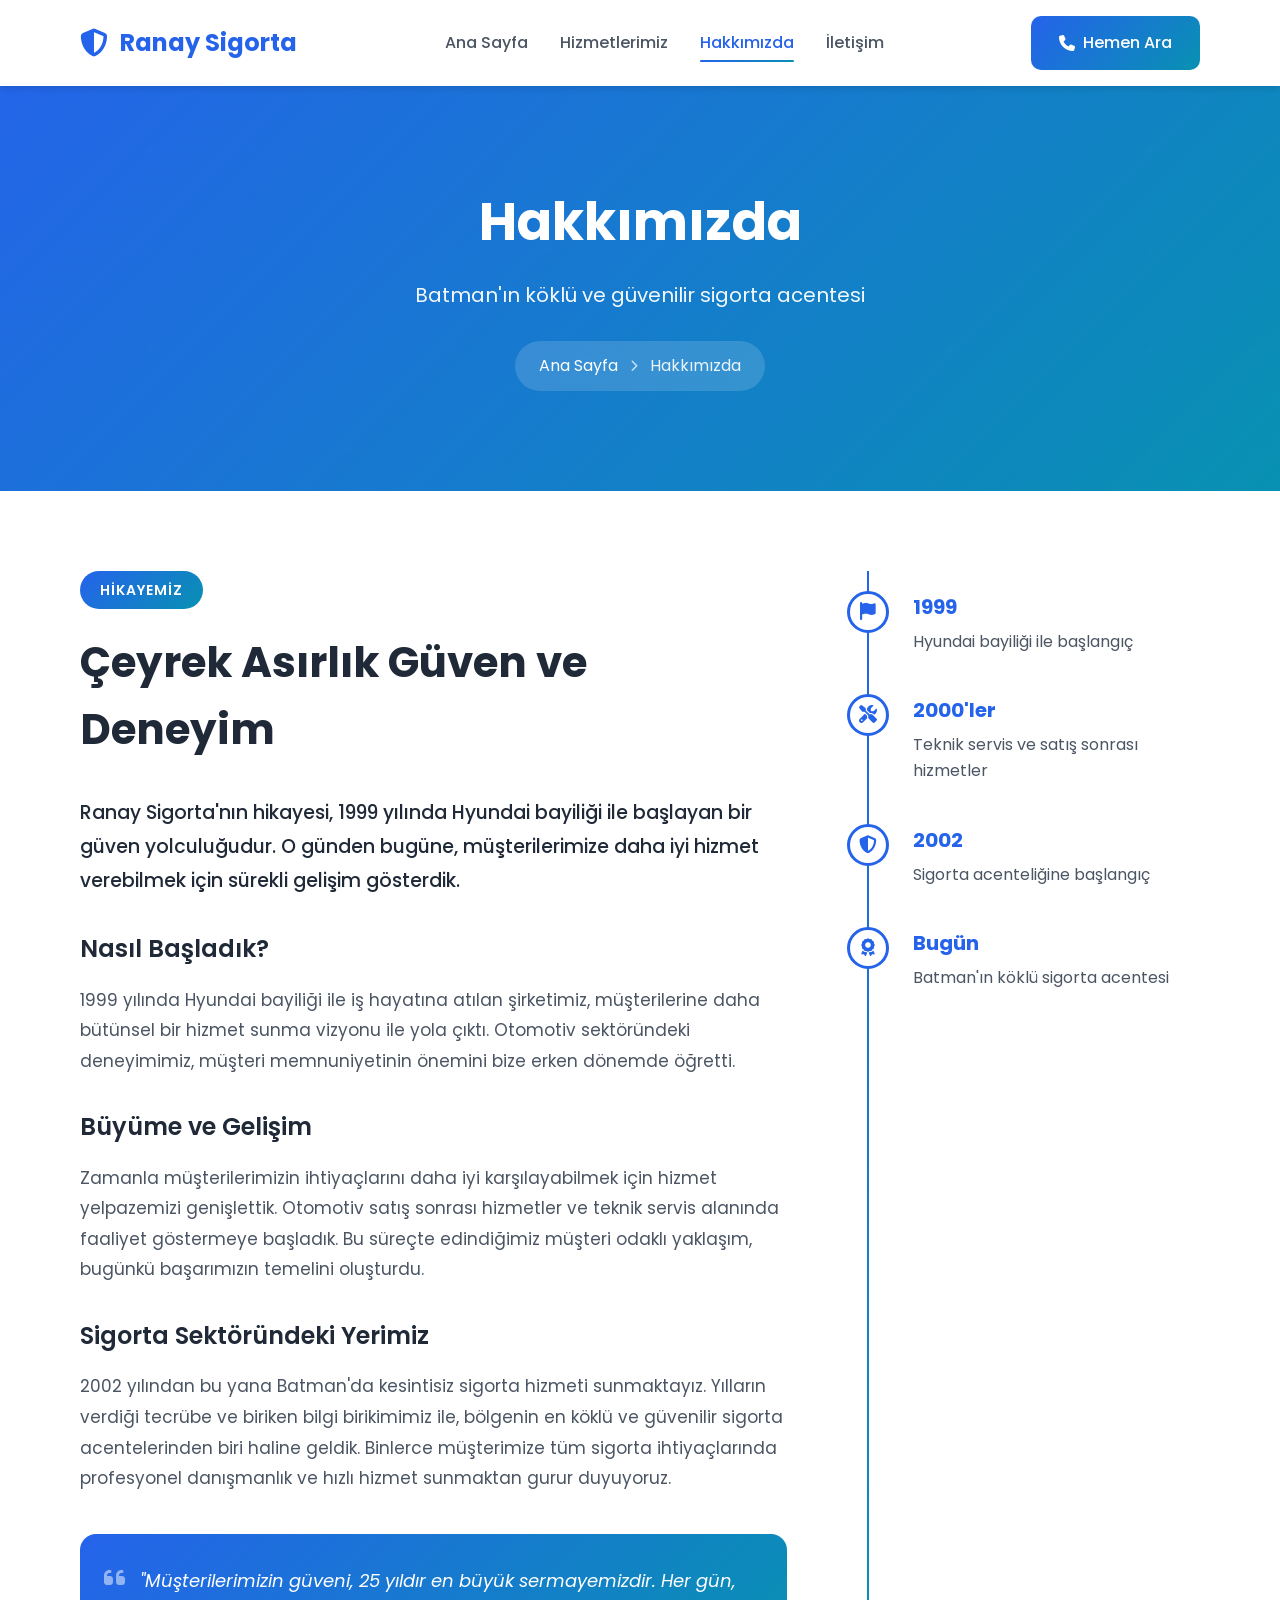
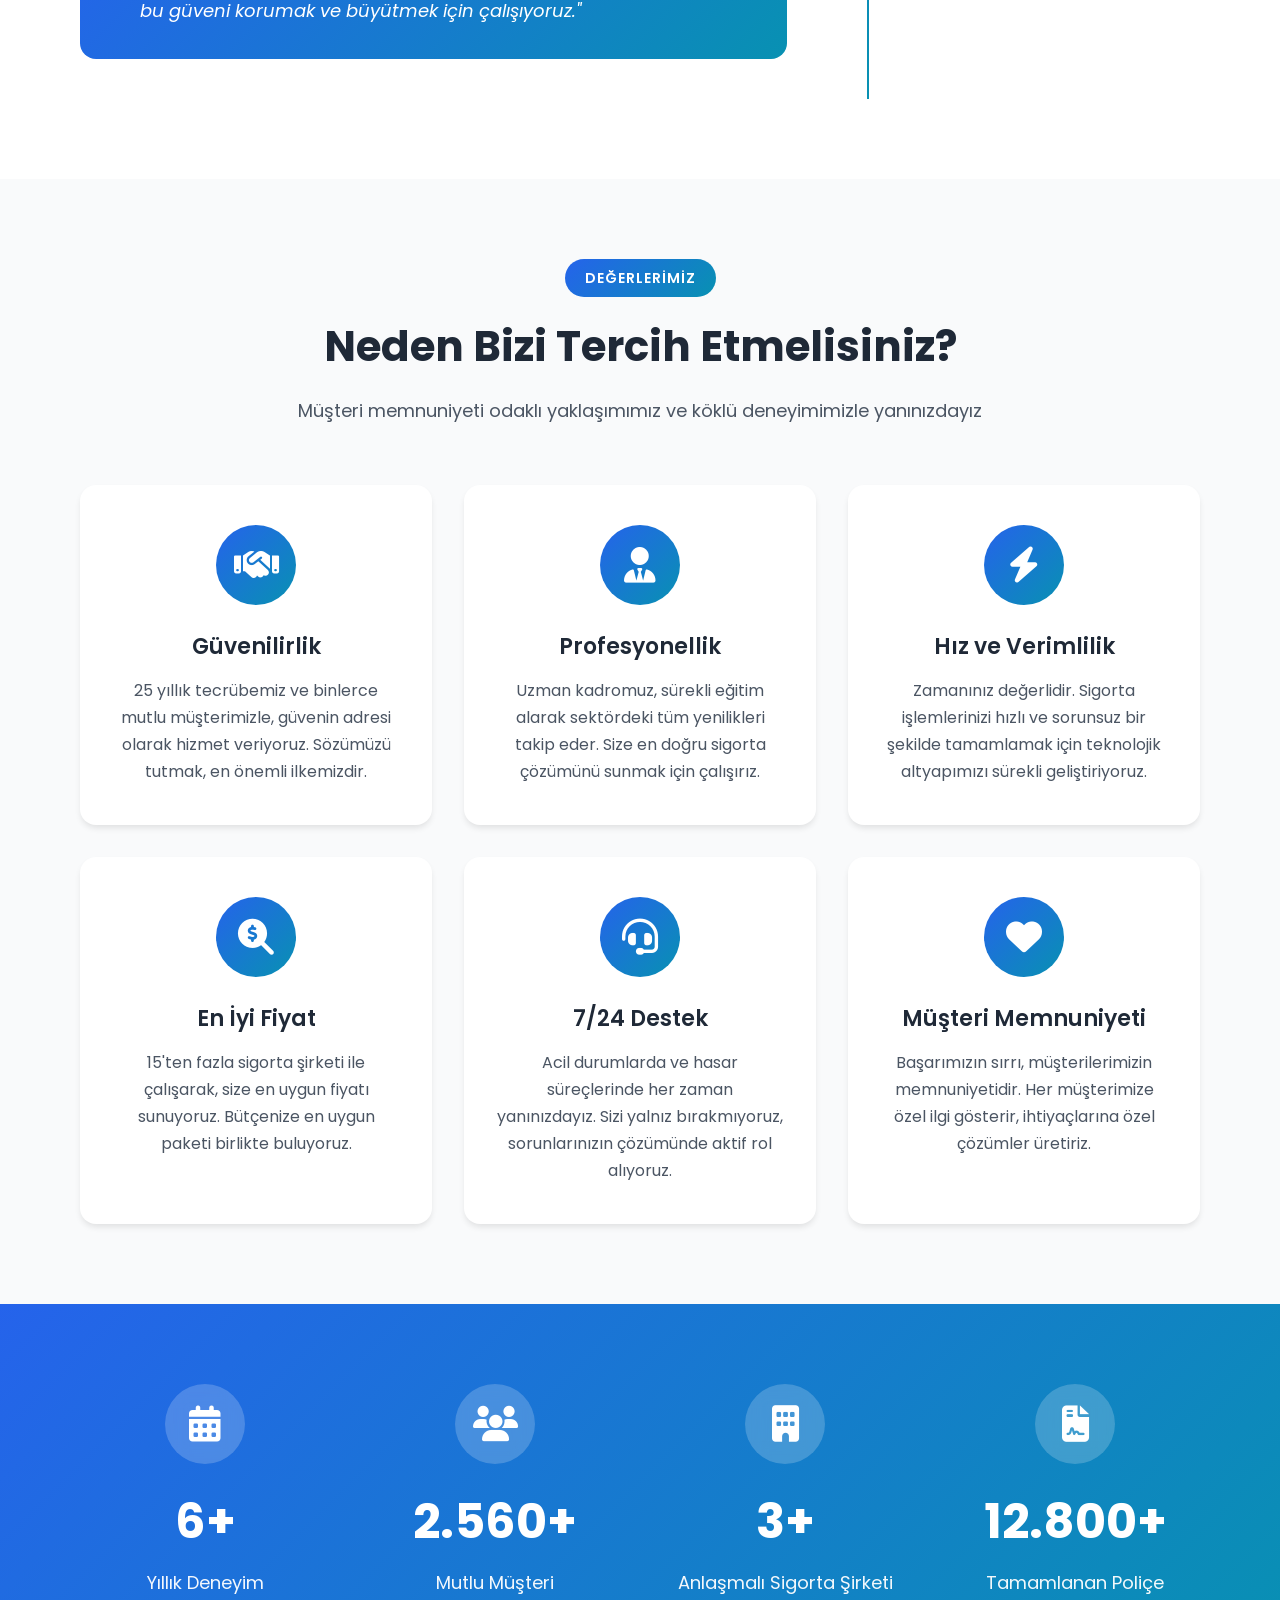
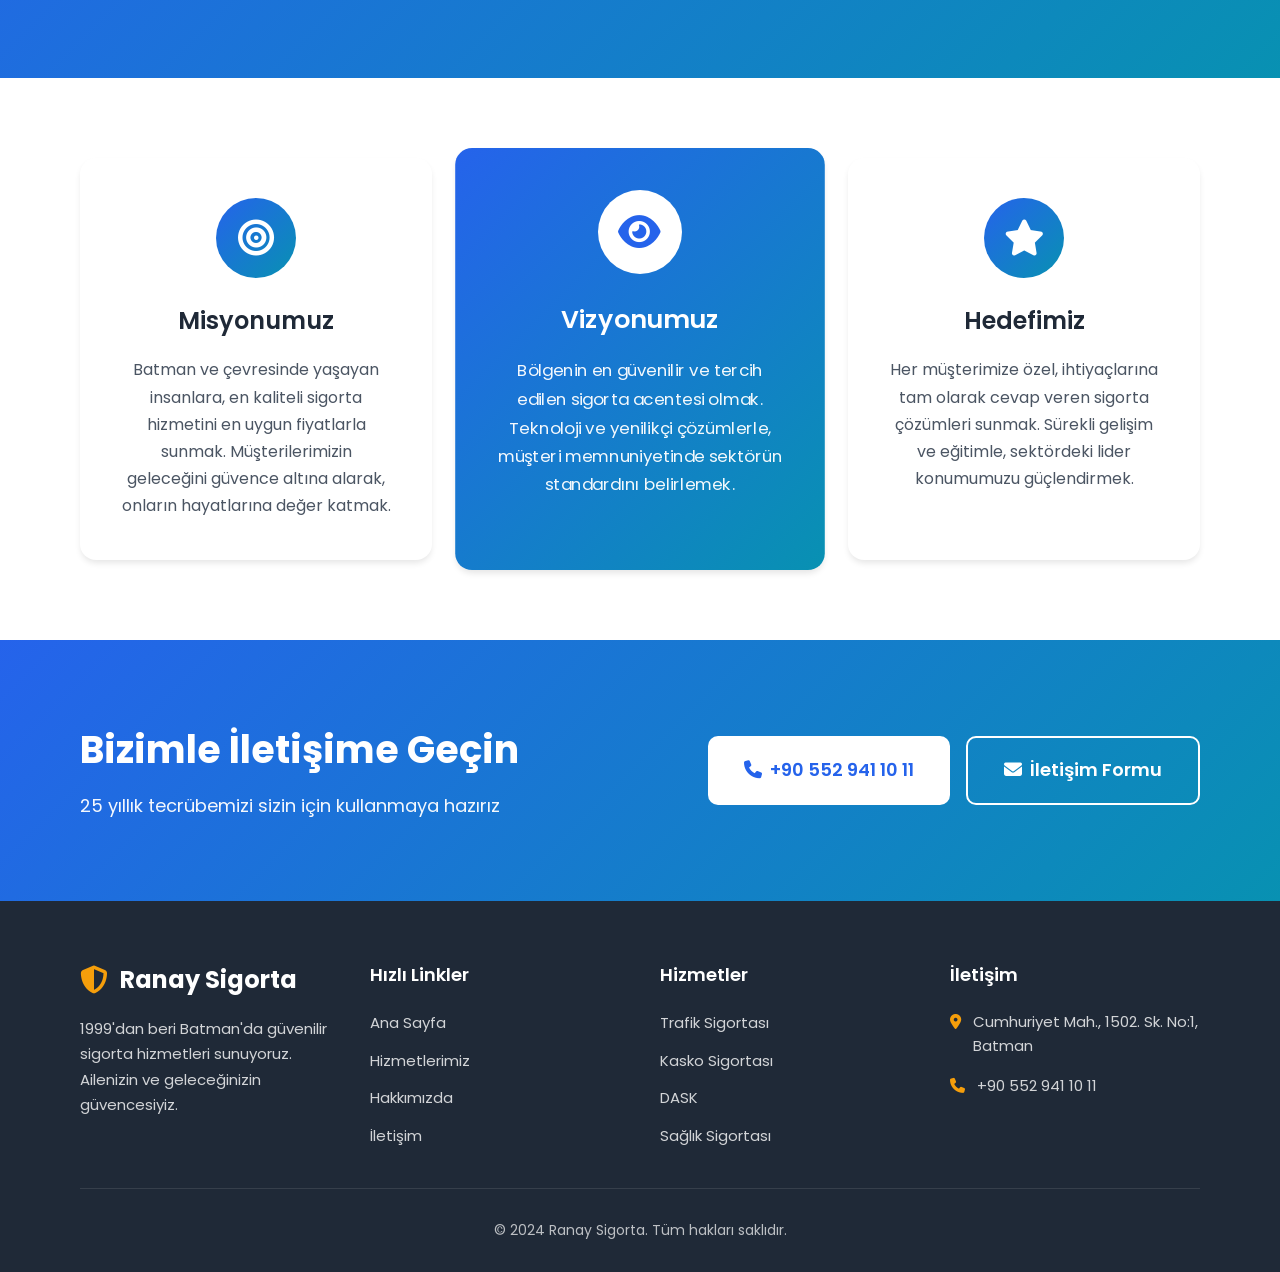
==== commit 3143633b: "Ranay Sigorta - Mobil uyumlu profesyonel site iyileştirmeleri ✨ İyileştirmeler: - Şirket adı düzelti" ====
--- a/hakkimizda.html
+++ b/hakkimizda.html
@@ -3,8 +3,8 @@
 <head>
     <meta charset="UTF-8">
     <meta name="viewport" content="width=device-width, initial-scale=1.0">
-    <meta name="description" content="Rönay Sigorta hakkında: 1999'dan beri Batman'da güvenilir sigorta hizmetleri. Tarihçemiz, değerlerimiz ve vizyonumuz.">
-    <title>Hakkımızda - Rönay Sigorta</title>
+    <meta name="description" content="Ranay Sigorta hakkında: 1999'dan beri Batman'da güvenilir sigorta hizmetleri. Tarihçemiz, değerlerimiz ve vizyonumuz.">
+    <title>Hakkımızda - Ranay Sigorta</title>
 
     <!-- Fonts -->
     <link rel="preconnect" href="https://fonts.googleapis.com">
@@ -26,7 +26,7 @@
             <div class="nav-wrapper">
                 <a href="index.html" class="logo">
                     <i class="fas fa-shield-alt"></i>
-                    <span>Rönay Sigorta</span>
+                    <span>Ranay Sigorta</span>
                 </a>
 
                 <ul class="nav-menu" id="navMenu">
@@ -76,7 +76,7 @@
 
                     <div class="story-text">
                         <p class="lead-text">
-                            Rönay Sigorta'nın hikayesi, 1999 yılında Hyundai bayiliği ile başlayan bir güven yolculuğudur. O günden bugüne, müşterilerimize daha iyi hizmet verebilmek için sürekli gelişim gösterdik.
+                            Ranay Sigorta'nın hikayesi, 1999 yılında Hyundai bayiliği ile başlayan bir güven yolculuğudur. O günden bugüne, müşterilerimize daha iyi hizmet verebilmek için sürekli gelişim gösterdik.
                         </p>
 
                         <h3>Nasıl Başladık?</h3>
@@ -328,7 +328,7 @@
                 <div class="footer-column">
                     <div class="footer-logo">
                         <i class="fas fa-shield-alt"></i>
-                        <span>Rönay Sigorta</span>
+                        <span>Ranay Sigorta</span>
                     </div>
                     <p class="footer-description">
                         1999'dan beri Batman'da güvenilir sigorta hizmetleri sunuyoruz.
@@ -372,7 +372,7 @@
             </div>
 
             <div class="footer-bottom">
-                <p>&copy; 2024 Rönay Sigorta. Tüm hakları saklıdır.</p>
+                <p>&copy; 2024 Ranay Sigorta. Tüm hakları saklıdır.</p>
             </div>
         </div>
     </footer>
--- a/css/style.css
+++ b/css/style.css
@@ -80,15 +80,18 @@
 .btn {
     display: inline-flex;
     align-items: center;
+    justify-content: center;
     gap: 8px;
-    padding: 12px 24px;
+    padding: 14px 28px;
+    min-height: 48px;
     font-size: 16px;
     font-weight: 500;
     border: none;
-    border-radius: 8px;
+    border-radius: 10px;
     cursor: pointer;
     transition: all 0.3s ease;
     text-align: center;
+    white-space: nowrap;
 }
 
 .btn-primary {
@@ -134,8 +137,10 @@
 }
 
 .btn-lg {
-    padding: 16px 32px;
+    padding: 18px 36px;
+    min-height: 56px;
     font-size: 18px;
+    font-weight: 600;
 }
 
 /* ===================================
@@ -215,16 +220,20 @@
 .mobile-menu-toggle {
     display: none;
     flex-direction: column;
-    gap: 5px;
+    gap: 6px;
     background: none;
     border: none;
     cursor: pointer;
-    padding: 8px;
+    padding: 12px;
+    min-width: 48px;
+    min-height: 48px;
+    justify-content: center;
+    align-items: center;
 }
 
 .mobile-menu-toggle span {
     display: block;
-    width: 25px;
+    width: 28px;
     height: 3px;
     background: var(--primary-color);
     border-radius: 3px;
@@ -234,17 +243,20 @@
 @media (max-width: 768px) {
     .nav-menu {
         position: fixed;
-        top: 70px;
+        top: 72px;
         left: 0;
         right: 0;
         background: white;
         flex-direction: column;
-        padding: 20px;
-        box-shadow: var(--shadow-lg);
+        padding: 24px 20px;
+        box-shadow: var(--shadow-xl);
         transform: translateY(-100%);
         opacity: 0;
         visibility: hidden;
         transition: all 0.3s ease;
+        gap: 8px;
+        max-height: calc(100vh - 72px);
+        overflow-y: auto;
     }
 
     .nav-menu.active {
@@ -253,12 +265,30 @@
         visibility: visible;
     }
 
+    .nav-link {
+        padding: 14px 16px;
+        border-radius: 8px;
+        font-size: 17px;
+        min-height: 48px;
+        display: flex;
+        align-items: center;
+    }
+
+    .nav-link:hover,
+    .nav-link.active {
+        background: var(--bg-light);
+    }
+
+    .nav-link.active::after {
+        display: none;
+    }
+
     .mobile-menu-toggle {
         display: flex;
     }
 
     .mobile-menu-toggle.active span:nth-child(1) {
-        transform: rotate(45deg) translate(8px, 8px);
+        transform: rotate(45deg) translate(9px, 9px);
     }
 
     .mobile-menu-toggle.active span:nth-child(2) {
@@ -266,12 +296,13 @@
     }
 
     .mobile-menu-toggle.active span:nth-child(3) {
-        transform: rotate(-45deg) translate(7px, -7px);
+        transform: rotate(-45deg) translate(8px, -8px);
     }
 
     .nav-actions .btn {
-        padding: 10px 16px;
-        font-size: 14px;
+        padding: 12px 20px;
+        font-size: 15px;
+        min-height: 44px;
     }
 }
 
@@ -1027,30 +1058,44 @@
 
 @media (max-width: 480px) {
     .hero-title {
-        font-size: 28px;
+        font-size: 30px;
+        line-height: 1.3;
     }
 
     .hero-subtitle {
-        font-size: 16px;
+        font-size: 17px;
     }
 
     .hero-buttons {
         flex-direction: column;
-    }
-
-    .btn-lg {
-        padding: 14px 24px;
-        font-size: 16px;
+        width: 100%;
+    }
+
+    .hero-buttons .btn {
         width: 100%;
         justify-content: center;
     }
 
+    .btn-lg {
+        padding: 16px 28px;
+        font-size: 17px;
+        width: 100%;
+        min-height: 52px;
+        justify-content: center;
+    }
+
+    .btn {
+        width: 100%;
+        min-height: 48px;
+    }
+
     .section-title {
         font-size: 28px;
+        line-height: 1.3;
     }
 
     .cta-title {
-        font-size: 26px;
+        font-size: 28px;
     }
 
     .cta-actions {
@@ -1058,7 +1103,20 @@
         width: 100%;
     }
 
+    .cta-actions .btn {
+        width: 100%;
+    }
+
     .contact-grid {
         grid-template-columns: 1fr;
     }
-}
+
+    /* Improve touch targets */
+    .service-card {
+        padding: 32px 24px;
+    }
+
+    .contact-card {
+        padding: 32px 24px;
+    }
+}
--- a/css/pages.css
+++ b/css/pages.css
@@ -764,12 +764,18 @@
 .form-group input,
 .form-group select,
 .form-group textarea {
-    padding: 14px 18px;
+    padding: 16px 20px;
+    min-height: 52px;
     font-size: 16px;
     font-family: 'Poppins', sans-serif;
     border: 2px solid var(--border-color);
     border-radius: 10px;
     transition: all 0.3s ease;
+}
+
+.form-group textarea {
+    min-height: 140px;
+    resize: vertical;
 }
 
 .form-group input:focus,
@@ -1007,22 +1013,54 @@
 
 @media (max-width: 480px) {
     .page-title {
-        font-size: 28px;
+        font-size: 30px;
+        line-height: 1.3;
+    }
+
+    .page-subtitle {
+        font-size: 17px;
     }
 
     .service-detail-title {
-        font-size: 24px;
+        font-size: 26px;
     }
 
     .service-detail-content {
-        padding: 24px 20px;
+        padding: 28px 20px;
     }
 
     .stat-number {
-        font-size: 36px;
+        font-size: 38px;
     }
 
     .stat-label {
         font-size: 16px;
     }
-}
+
+    .contact-form-container {
+        padding: 28px 20px;
+    }
+
+    .phone-link {
+        font-size: 20px;
+        padding: 14px 24px;
+        width: 100%;
+        justify-content: center;
+    }
+
+    .contact-detail-card {
+        padding: 32px 24px;
+    }
+
+    .map-info-card {
+        padding: 28px 20px;
+    }
+
+    .faq-item {
+        padding: 24px 20px;
+    }
+
+    .faq-answer p {
+        margin-left: 0;
+    }
+}
